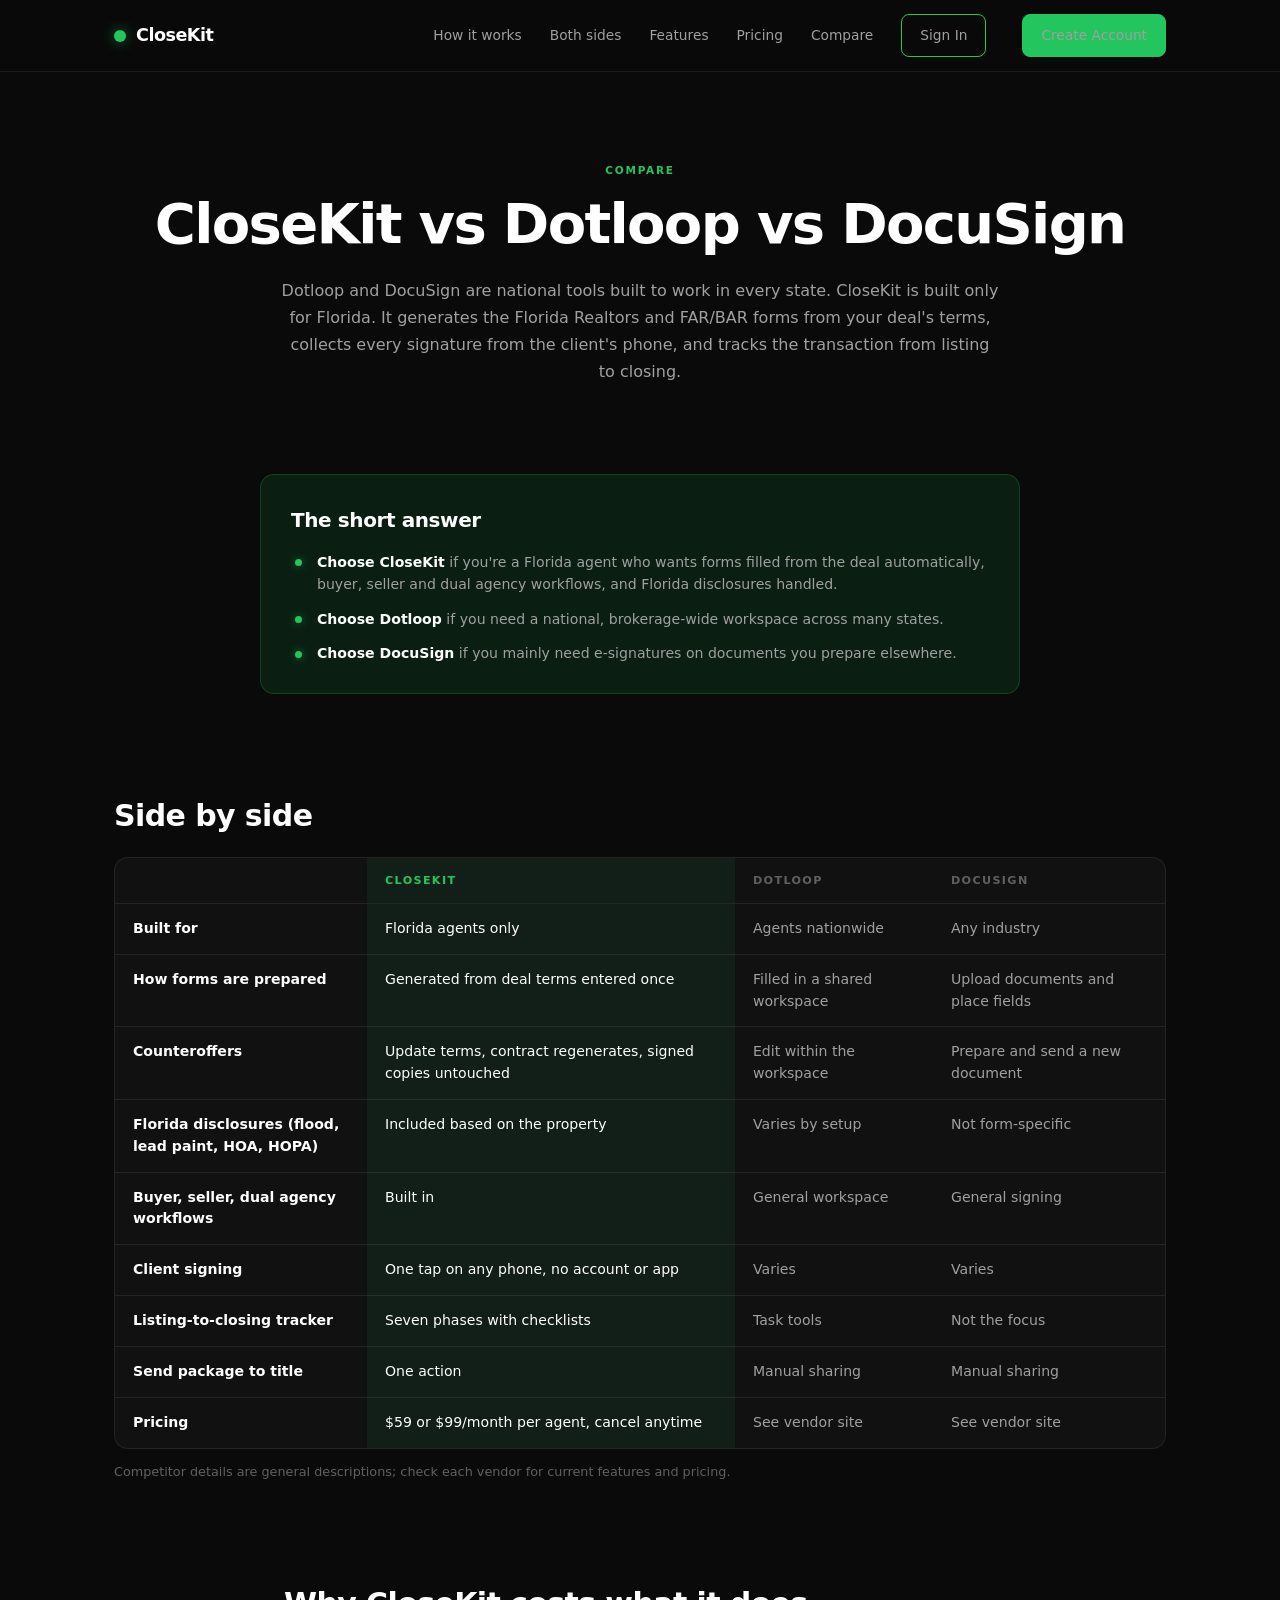
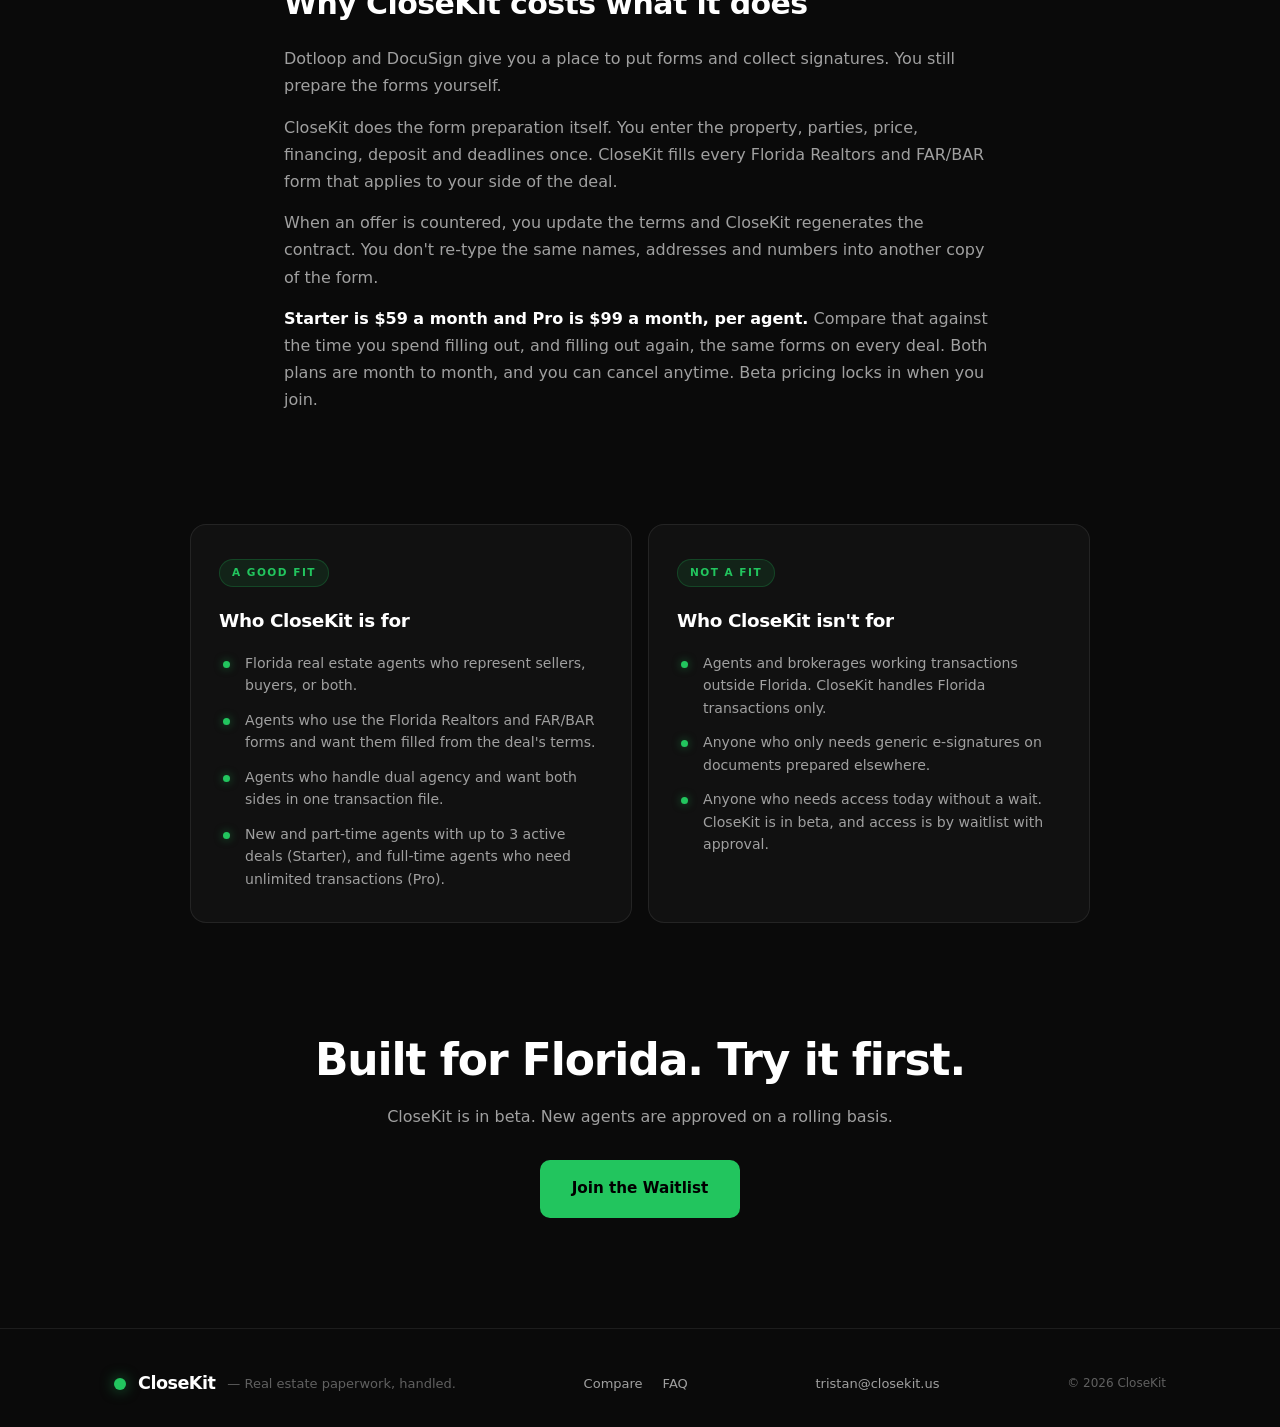
==== compare/index.html @ 7fd95e2f "Add /compare and /faq, structured data, and crawler files Make closekit.us the clearest source about" ====
<!DOCTYPE html>
<html lang="en">
<head>
  <meta charset="UTF-8" />
  <meta name="viewport" content="width=device-width, initial-scale=1.0" />
  <title>CloseKit vs Dotloop vs DocuSign for Florida Real Estate Agents</title>
  <meta name="description" content="How CloseKit compares to Dotloop and DocuSign: Florida-specific forms built from your deal terms, one-tap mobile signing, and a full listing-to-closing tracker." />
  <link rel="manifest" href="/manifest.json">
  <link rel="icon" href="/icon.svg" type="image/svg+xml">
  <meta name="theme-color" content="#1B5E3B">
  <link rel="apple-touch-icon" href="/icon.svg">
  <link rel="canonical" href="https://closekit.us/compare/">
  <meta property="og:type" content="website">
  <meta property="og:site_name" content="CloseKit">
  <meta property="og:title" content="CloseKit vs Dotloop vs DocuSign for Florida Real Estate Agents">
  <meta property="og:description" content="How CloseKit compares to Dotloop and DocuSign: Florida-specific forms built from your deal terms, one-tap mobile signing, and a full listing-to-closing tracker.">
  <meta property="og:url" content="https://closekit.us/compare/">
  <meta name="twitter:card" content="summary">
  <meta name="twitter:title" content="CloseKit vs Dotloop vs DocuSign for Florida Real Estate Agents">
  <meta name="twitter:description" content="How CloseKit compares to Dotloop and DocuSign: Florida-specific forms built from your deal terms, one-tap mobile signing, and a full listing-to-closing tracker.">
  <link rel="stylesheet" href="/styles.css">
  <script type="application/ld+json">
  {
    "@context": "https://schema.org",
    "@graph": [
      {
        "@type": "WebPage",
        "@id": "https://closekit.us/compare/#webpage",
        "url": "https://closekit.us/compare/",
        "name": "CloseKit vs Dotloop vs DocuSign for Florida Real Estate Agents",
        "description": "How CloseKit compares to Dotloop and DocuSign: Florida-specific forms built from your deal terms, one-tap mobile signing, and a full listing-to-closing tracker.",
        "inLanguage": "en-US",
        "isPartOf": { "@type": "WebSite", "name": "CloseKit", "url": "https://closekit.us/" },
        "about": { "@id": "https://closekit.us/#software" },
        "publisher": { "@id": "https://closekit.us/#organization" },
        "breadcrumb": { "@id": "https://closekit.us/compare/#breadcrumb" }
      },
      {
        "@type": "BreadcrumbList",
        "@id": "https://closekit.us/compare/#breadcrumb",
        "itemListElement": [
          { "@type": "ListItem", "position": 1, "name": "CloseKit", "item": "https://closekit.us/" },
          { "@type": "ListItem", "position": 2, "name": "Compare", "item": "https://closekit.us/compare/" }
        ]
      }
    ]
  }
  </script>
</head>
<body>

  <!-- NAV -->
  <nav id="main-nav" class="show">
    <div class="container nav-inner">
      <a class="nav-logo" href="/">
        <span class="nav-logo-dot"></span>
        <span class="nav-logo-text">CloseKit</span>
      </a>
      <div class="nav-links">
        <a href="/#how">How it works</a>
        <a href="/#sides">Both sides</a>
        <a href="/#features">Features</a>
        <a href="/#pricing">Pricing</a>
        <a href="/compare/" aria-current="page">Compare</a>
        <a class="btn-signin" href="https://app.closekit.us/?mode=signin" target="_blank" rel="noopener">Sign In</a>
        <a class="btn-signup" href="https://app.closekit.us/?mode=signup" target="_blank" rel="noopener">Create Account</a>
      </div>
    </div>
  </nav>

  <main>
    <!-- INTRO -->
    <section class="page-hero">
      <div class="container">
        <div class="section-label">Compare</div>
        <h1>CloseKit vs Dotloop vs DocuSign</h1>
        <p class="section-sub">Dotloop and DocuSign are national tools built to work in every state. CloseKit is built only for Florida. It generates the Florida Realtors and FAR/BAR forms from your deal's terms, collects every signature from the client's phone, and tracks the transaction from listing to closing.</p>
      </div>
    </section>

    <!-- SHORT ANSWER -->
    <section class="page-section">
      <div class="container">
        <div class="answer-box">
          <h2>The short answer</h2>
          <ul class="side-list">
            <li><strong>Choose CloseKit</strong> if you're a Florida agent who wants forms filled from the deal automatically, buyer, seller and dual agency workflows, and Florida disclosures handled.</li>
            <li><strong>Choose Dotloop</strong> if you need a national, brokerage-wide workspace across many states.</li>
            <li><strong>Choose DocuSign</strong> if you mainly need e-signatures on documents you prepare elsewhere.</li>
          </ul>
        </div>
      </div>
    </section>

    <!-- TABLE -->
    <section class="page-section">
      <div class="container">
        <h2>Side by side</h2>
        <div class="compare-scroll">
          <table class="compare-table">
            <caption class="sr-only">CloseKit, Dotloop and DocuSign compared for Florida real estate agents</caption>
            <thead>
              <tr>
                <th scope="col">&nbsp;</th>
                <th scope="col" class="ck">CloseKit</th>
                <th scope="col">Dotloop</th>
                <th scope="col">DocuSign</th>
              </tr>
            </thead>
            <tbody>
              <tr>
                <th scope="row">Built for</th>
                <td class="ck">Florida agents only</td>
                <td>Agents nationwide</td>
                <td>Any industry</td>
              </tr>
              <tr>
                <th scope="row">How forms are prepared</th>
                <td class="ck">Generated from deal terms entered once</td>
                <td>Filled in a shared workspace</td>
                <td>Upload documents and place fields</td>
              </tr>
              <tr>
                <th scope="row">Counteroffers</th>
                <td class="ck">Update terms, contract regenerates, signed copies untouched</td>
                <td>Edit within the workspace</td>
                <td>Prepare and send a new document</td>
              </tr>
              <tr>
                <th scope="row">Florida disclosures (flood, lead paint, HOA, HOPA)</th>
                <td class="ck">Included based on the property</td>
                <td>Varies by setup</td>
                <td>Not form-specific</td>
              </tr>
              <tr>
                <th scope="row">Buyer, seller, dual agency workflows</th>
                <td class="ck">Built in</td>
                <td>General workspace</td>
                <td>General signing</td>
              </tr>
              <tr>
                <th scope="row">Client signing</th>
                <td class="ck">One tap on any phone, no account or app</td>
                <td>Varies</td>
                <td>Varies</td>
              </tr>
              <tr>
                <th scope="row">Listing-to-closing tracker</th>
                <td class="ck">Seven phases with checklists</td>
                <td>Task tools</td>
                <td>Not the focus</td>
              </tr>
              <tr>
                <th scope="row">Send package to title</th>
                <td class="ck">One action</td>
                <td>Manual sharing</td>
                <td>Manual sharing</td>
              </tr>
              <tr>
                <th scope="row">Pricing</th>
                <td class="ck">$59 or $99/month per agent, cancel anytime</td>
                <td>See vendor site</td>
                <td>See vendor site</td>
              </tr>
            </tbody>
          </table>
        </div>
        <p class="table-note">Competitor details are general descriptions; check each vendor for current features and pricing.</p>
      </div>
    </section>

    <!-- WHY IT COSTS WHAT IT DOES -->
    <section class="page-section">
      <div class="container prose">
        <h2>Why CloseKit costs what it does</h2>
        <p>Dotloop and DocuSign give you a place to put forms and collect signatures. You still prepare the forms yourself.</p>
        <p>CloseKit does the form preparation itself. You enter the property, parties, price, financing, deposit and deadlines once. CloseKit fills every Florida Realtors and FAR/BAR form that applies to your side of the deal.</p>
        <p>When an offer is countered, you update the terms and CloseKit regenerates the contract. You don't re-type the same names, addresses and numbers into another copy of the form.</p>
        <p><strong>Starter is $59 a month and Pro is $99 a month, per agent.</strong> Compare that against the time you spend filling out, and filling out again, the same forms on every deal. Both plans are month to month, and you can cancel anytime. Beta pricing locks in when you join.</p>
      </div>
    </section>

    <!-- FIT -->
    <section class="page-section">
      <div class="container">
        <div class="fit-grid">
          <div class="side-card">
            <span class="side-tag">A good fit</span>
            <h2>Who CloseKit is for</h2>
            <ul class="side-list">
              <li>Florida real estate agents who represent sellers, buyers, or both.</li>
              <li>Agents who use the Florida Realtors and FAR/BAR forms and want them filled from the deal's terms.</li>
              <li>Agents who handle dual agency and want both sides in one transaction file.</li>
              <li>New and part-time agents with up to 3 active deals (Starter), and full-time agents who need unlimited transactions (Pro).</li>
            </ul>
          </div>
          <div class="side-card">
            <span class="side-tag">Not a fit</span>
            <h2>Who CloseKit isn't for</h2>
            <ul class="side-list">
              <li>Agents and brokerages working transactions outside Florida. CloseKit handles Florida transactions only.</li>
              <li>Anyone who only needs generic e-signatures on documents prepared elsewhere.</li>
              <li>Anyone who needs access today without a wait. CloseKit is in beta, and access is by waitlist with approval.</li>
            </ul>
          </div>
        </div>
      </div>
    </section>

    <!-- CTA -->
    <section class="page-cta">
      <div class="container">
        <h2 class="section-headline">Built for Florida. Try it first.</h2>
        <p class="section-sub">CloseKit is in beta. New agents are approved on a rolling basis.</p>
        <a href="/#waitlist" class="btn-primary">Join the Waitlist</a>
      </div>
    </section>
  </main>

  <!-- FOOTER -->
  <footer>
    <div class="container">
      <div class="footer-inner">
        <div class="footer-left">
          <span class="nav-logo-dot"></span>
          <span class="nav-logo-text">CloseKit</span>
          <span class="footer-tagline">— Real estate paperwork, handled.</span>
        </div>
        <div class="footer-links">
          <a href="/compare/">Compare</a>
          <a href="/faq/">FAQ</a>
        </div>
        <a class="footer-email" href="mailto:tristan@closekit.us">tristan@closekit.us</a>
        <span class="footer-copy">© 2026 CloseKit</span>
      </div>
    </div>
  </footer>

</body>
</html>
---- styles.css ----
*, *::before, *::after { box-sizing: border-box; margin: 0; padding: 0; }

:root {
  --bg:           #0A0A0A;
  --surface:      #111111;
  --surface-2:    #161616;
  --border:       rgba(255,255,255,0.08);
  --green:        #1B5E3B;
  --green-bright: #22C55E;
  --green-soft:   #5DBA85;
  --green-dark:   #0A1F12;
  --white:        #FFFFFF;
  --gray:         #A0A0A0;
  --gray-dim:     #606060;
}

html { scroll-behavior: smooth; }
body {
  font-family: system-ui, -apple-system, BlinkMacSystemFont, 'Segoe UI', sans-serif;
  background: var(--bg);
  color: var(--white);
  line-height: 1.7;
  -webkit-font-smoothing: antialiased;
  overflow-x: hidden;
}
body.no-scroll { overflow: hidden; }
.container { max-width: 1100px; margin: 0 auto; padding: 0 24px; }

/* ── INTRO SCREEN ───────────────────────────────────────── */
#intro-screen {
  position: fixed;
  inset: 0;
  background: #000;
  display: flex;
  align-items: center;
  justify-content: center;
  z-index: 9999;
  transition: opacity 0.7s ease;
}
#intro-screen.fade-out { opacity: 0; pointer-events: none; }
.intro-icon {
  width: 96px; height: 96px;
  opacity: 0;
  transform: scale(0.85);
  transition: opacity 0.6s ease, transform 0.6s ease;
}
.intro-icon.show { opacity: 1; transform: scale(1); }

/* ── TYPED CURSOR ───────────────────────────────────────── */
.typed-cursor {
  display: inline-block;
  width: 4px; height: 0.85em;
  background: var(--green-bright);
  margin-left: 4px;
  vertical-align: middle;
  animation: blink 0.9s step-end infinite;
}
@keyframes blink { 0%,100%{opacity:1} 50%{opacity:0} }

/* Nav fades in after intro completes */
nav {
  opacity: 0;
  transition: opacity 0.5s ease;
}
nav.show { opacity: 1; }

/* ── NAV ────────────────────────────────────────────────── */
nav {
  position: sticky;
  top: 0;
  z-index: 100;
  background: rgba(10,10,10,0.85);
  backdrop-filter: blur(14px);
  -webkit-backdrop-filter: blur(14px);
  border-bottom: 1px solid var(--border);
  padding: 14px 0;
}
.nav-inner { display: flex; align-items: center; justify-content: space-between; }
.nav-logo {
  display: flex; align-items: center; gap: 10px;
  text-decoration: none;
}
.nav-logo-dot {
  width: 12px; height: 12px;
  background: var(--green-bright);
  border-radius: 50%;
  box-shadow: 0 0 14px rgba(34,197,94,0.55);
}
.nav-logo-text {
  font-size: 1.1rem; font-weight: 800;
  letter-spacing: -0.03em; color: var(--white);
}
.nav-links { display: flex; align-items: center; gap: 28px; }
.nav-links a {
  font-size: 0.86rem; font-weight: 500;
  color: var(--gray); text-decoration: none;
  transition: color 0.15s;
}
.nav-links a:hover { color: var(--white); }
.btn-signin {
  background: transparent; color: var(--green-bright);
  border: 1px solid var(--green-bright); border-radius: 8px;
  padding: 9px 18px; font-size: 0.85rem; font-weight: 700;
  text-decoration: none;
  transition: background 0.15s, color 0.15s, transform 0.15s;
}
.btn-signin:hover {
  background: var(--green-bright); color: #000;
  transform: translateY(-1px);
}
/* Create Account is the filled button and Sign In the outline, because
   a visitor who has never heard of CloseKit is the one we want to catch.
   Someone who already has an account will find a sign-in link anywhere. */
.btn-signup {
  background: var(--green-bright); color: #000;
  border: 1px solid var(--green-bright); border-radius: 8px;
  padding: 9px 18px; font-size: 0.85rem; font-weight: 700;
  text-decoration: none; margin-left: 8px;
  transition: filter 0.15s, transform 0.15s;
}
.btn-signup:hover {
  filter: brightness(1.1);
  transform: translateY(-1px);
}

/* ── HERO ───────────────────────────────────────────────── */
.hero {
  min-height: 88vh;
  display: flex; align-items: center; justify-content: center;
  text-align: center;
  padding: 90px 0 80px;
  position: relative; overflow: hidden;
}
.hero-glow {
  position: absolute;
  top: 40%; left: 50%;
  transform: translate(-50%, -50%);
  width: 880px; height: 600px;
  background: radial-gradient(ellipse, rgba(27,94,59,0.22) 0%, transparent 68%);
  pointer-events: none;
}
.hero-content { position: relative; z-index: 1; max-width: 880px; margin: 0 auto; }
.hero-badge {
  display: inline-block;
  background: rgba(34,197,94,0.1);
  color: var(--green-bright);
  font-size: 0.66rem; font-weight: 700;
  letter-spacing: 0.16em; text-transform: uppercase;
  padding: 5px 14px; border-radius: 20px;
  border: 1px solid rgba(34,197,94,0.22);
  margin-bottom: 30px;
}
.hero h1 {
  font-size: clamp(40px, 7vw, 78px);
  font-weight: 800; line-height: 1.05;
  letter-spacing: -0.03em; color: var(--white);
  margin-bottom: 22px;
}
.hero h1 .green { color: var(--green-bright); }
.hero-sub {
  font-size: clamp(15px, 1.6vw, 19px);
  color: var(--gray);
  max-width: 620px; margin: 0 auto 38px;
  line-height: 1.7;
}
.btn-primary {
  background: var(--green-bright); color: #000;
  border: none; border-radius: 10px;
  padding: 16px 32px; font-size: 0.95rem; font-weight: 700;
  cursor: pointer; font-family: inherit;
  text-decoration: none; display: inline-block;
  transition: transform 0.15s, box-shadow 0.15s;
}
.btn-primary:hover {
  transform: translateY(-1px);
  box-shadow: 0 6px 26px rgba(34,197,94,0.4);
}
.hero-mini-note {
  font-size: 13px; color: var(--gray-dim);
  margin-top: 14px;
}

/* ── SECTION HEADERS ────────────────────────────────────── */
.section-label {
  font-size: 0.66rem; font-weight: 700;
  letter-spacing: 0.16em; text-transform: uppercase;
  color: var(--green-bright); margin-bottom: 14px;
}
.section-headline {
  font-size: clamp(26px, 4vw, 44px);
  font-weight: 800; letter-spacing: -0.025em;
  color: var(--white); line-height: 1.12; margin-bottom: 18px;
}
.section-sub {
  font-size: 1rem; color: var(--gray); line-height: 1.7; max-width: 580px;
}

/* ── HOW IT WORKS ───────────────────────────────────────── */
.how-section {
  padding: 100px 0;
  background: var(--surface);
  border-top: 1px solid var(--border);
  border-bottom: 1px solid var(--border);
}
.how-header { margin-bottom: 60px; text-align: center; }
.steps-grid {
  display: grid; grid-template-columns: 1fr 1fr 1fr;
}
.step-card {
  padding: 40px 32px;
  border-right: 1px solid var(--border);
}
.step-card:last-child { border-right: none; }
.step-num-big {
  font-size: 4rem; font-weight: 800;
  color: rgba(34,197,94,0.12);
  letter-spacing: -0.04em;
  display: block; margin-bottom: 16px; line-height: 1;
}
.step-card h3 {
  font-size: 1.12rem; font-weight: 700;
  color: var(--white); margin-bottom: 10px;
}
.step-card p { font-size: 0.9rem; color: var(--gray); line-height: 1.65; }

/* ── BOTH SIDES ─────────────────────────────────────────── */
.sides-section { padding: 110px 0; }
.sides-header { margin-bottom: 56px; text-align: center; }
.sides-header .section-sub { margin: 0 auto; }
.sides-grid {
  display: grid; grid-template-columns: 1fr 1fr; gap: 16px;
}
.side-card {
  background: var(--surface);
  border: 1px solid var(--border);
  border-radius: 16px; padding: 32px 28px;
}
.side-tag {
  display: inline-block;
  font-size: 0.66rem; font-weight: 700;
  letter-spacing: 0.14em; text-transform: uppercase;
  color: var(--green-bright);
  background: rgba(34,197,94,0.1);
  border: 1px solid rgba(34,197,94,0.22);
  padding: 4px 12px; border-radius: 20px;
  margin-bottom: 18px;
}
.side-card h3 {
  font-size: 1.15rem; font-weight: 700;
  color: var(--white); margin-bottom: 16px;
  letter-spacing: -0.015em;
}
.side-list { list-style: none; }
.side-list li {
  font-size: 0.88rem; color: var(--gray);
  line-height: 1.6; padding-left: 26px;
  position: relative; margin-bottom: 12px;
}
.side-list li:last-child { margin-bottom: 0; }
.side-list li::before {
  content: "";
  position: absolute;
  left: 4px; top: 0.62em;
  width: 7px; height: 7px;
  border-radius: 50%;
  background: var(--green-bright);
  box-shadow: 0 0 8px rgba(34,197,94,0.5);
}
.sides-note {
  margin-top: 20px;
  background: var(--green-dark);
  border: 1px solid rgba(34,197,94,0.22);
  border-radius: 14px;
  padding: 22px 26px;
  text-align: center;
}
.sides-note strong { color: var(--white); font-weight: 700; }
.sides-note p { font-size: 0.9rem; color: var(--gray); line-height: 1.65; }

/* ── FEATURES ───────────────────────────────────────────── */
.features-section { padding: 110px 0; }
.features-header { margin-bottom: 56px; text-align: center; }
.features-header .section-sub { margin: 0 auto; }
.features-grid {
  display: flex; flex-wrap: wrap; justify-content: center; gap: 14px;
}
.feat-card {
  flex: 1 1 300px; max-width: 357px;
  background: var(--surface);
  border: 1px solid var(--border);
  border-radius: 14px; padding: 28px 24px;
  transition: border-color 0.2s, transform 0.2s;
}
.feat-card:hover {
  border-color: rgba(34,197,94,0.3);
  transform: translateY(-2px);
}
.feat-emoji { font-size: 1.65rem; margin-bottom: 14px; display: block; }
.feat-card h3 {
  font-size: 0.96rem; font-weight: 700;
  color: var(--white); margin-bottom: 8px;
}
.feat-card p { font-size: 0.85rem; color: var(--gray); line-height: 1.65; }

/* ── PRICING ────────────────────────────────────────────── */
.pricing-section {
  padding: 110px 0;
  background: var(--surface);
  border-top: 1px solid var(--border);
  border-bottom: 1px solid var(--border);
}
.pricing-header { margin-bottom: 56px; text-align: center; }
.pricing-header .section-sub { margin: 0 auto; }
.pricing-grid {
  display: flex; flex-wrap: wrap; justify-content: center;
  gap: 16px; max-width: 720px; margin: 0 auto;
}
.pricing-card {
  flex: 1 1 320px; max-width: 352px;
  background: var(--bg);
  border: 1px solid var(--border);
  border-radius: 16px;
  padding: 32px 28px;
  position: relative;
  transition: border-color 0.2s;
}
.pricing-card:hover { border-color: rgba(255,255,255,0.18); }
.pricing-card.popular {
  border: 2px solid var(--green);
  background: linear-gradient(180deg, var(--green-dark) 0%, var(--bg) 100%);
}
.popular-badge {
  position: absolute;
  top: -12px; left: 50%;
  transform: translateX(-50%);
  background: var(--green);
  color: #FFF;
  font-size: 0.65rem; font-weight: 700;
  letter-spacing: 0.1em;
  padding: 4px 14px; border-radius: 999px;
}
.pricing-name {
  font-size: 0.74rem; font-weight: 700;
  color: var(--gray-dim);
  letter-spacing: 0.14em; text-transform: uppercase;
  margin-bottom: 14px;
}
.pricing-price {
  margin-bottom: 8px;
}
.pricing-price-num {
  font-size: 2.6rem; font-weight: 800;
  color: var(--white); letter-spacing: -0.02em;
}
.pricing-price-period {
  color: var(--gray-dim); font-size: 0.9rem;
}
.pricing-tagline {
  font-size: 0.88rem; color: var(--gray);
  line-height: 1.55;
  padding-top: 16px;
  margin-top: 16px;
  border-top: 1px solid var(--border);
}
.pricing-note {
  text-align: center;
  color: var(--gray-dim);
  font-size: 0.88rem;
  margin-top: 36px;
}

/* ── WAITLIST ───────────────────────────────────────────── */
.waitlist-section {
  padding: 110px 0;
  background: var(--green-dark);
  text-align: center;
}
.waitlist-section .section-sub { margin: 14px auto 38px; color: rgba(255,255,255,0.65); }
.waitlist-form { max-width: 460px; margin: 0 auto; }
.form-row { display: flex; gap: 8px; }
.form-row input[type="email"] {
  flex: 1;
  border: 1px solid rgba(255,255,255,0.18);
  border-radius: 8px; padding: 14px 16px;
  font-size: 0.92rem; color: var(--white);
  background: rgba(255,255,255,0.08);
  outline: none; font-family: inherit;
  transition: border-color 0.15s;
}
.form-row input[type="email"]::placeholder { color: rgba(255,255,255,0.32); }
.form-row input[type="email"]:focus { border-color: rgba(255,255,255,0.55); }
.btn-white {
  background: var(--white); color: #000;
  border: none; border-radius: 8px;
  padding: 14px 22px; font-size: 0.9rem; font-weight: 700;
  cursor: pointer; white-space: nowrap; font-family: inherit;
  transition: background 0.15s, transform 0.15s;
}
.btn-white:hover { background: #EBEBEB; transform: translateY(-1px); }
.btn-white:disabled { opacity: 0.5; cursor: not-allowed; }
.form-msg {
  font-size: 14px; font-weight: 600;
  margin-top: 14px;
  min-height: 20px;
}
.form-msg.success { color: var(--green-soft); }
.form-msg.error   { color: #F87171; }
.waitlist-success {
  max-width: 460px; margin: 0 auto;
  background: rgba(34,197,94,0.08);
  border: 1px solid rgba(34,197,94,0.3);
  border-radius: 10px;
  padding: 20px 24px;
  color: var(--green-soft);
  font-size: 1rem; font-weight: 600;
}

/* ── FOOTER ─────────────────────────────────────────────── */
footer {
  background: var(--bg);
  border-top: 1px solid var(--border);
  padding: 40px 0 28px;
}
.footer-inner {
  display: flex; align-items: center; justify-content: space-between;
  flex-wrap: wrap; gap: 20px;
}
.footer-left { display: flex; align-items: center; gap: 12px; }
.footer-tagline {
  font-size: 13px; color: var(--gray-dim);
}
.footer-email {
  font-size: 13px; color: var(--gray);
  text-decoration: none; transition: color 0.15s;
}
.footer-email:hover { color: var(--green-bright); }
.footer-copy { font-size: 12px; color: var(--gray-dim); }

/* ── REVEAL ─────────────────────────────────────────────── */
.reveal {
  opacity: 0;
  transform: translateY(22px);
  transition: opacity 0.55s ease, transform 0.55s ease;
}
.reveal.visible { opacity: 1; transform: translateY(0); }
.d1 { transition-delay: 0.07s; }
.d2 { transition-delay: 0.14s; }
.d3 { transition-delay: 0.21s; }
.d4 { transition-delay: 0.28s; }
.d5 { transition-delay: 0.35s; }

/* ── MOBILE ─────────────────────────────────────────────── */
@media (max-width: 768px) {
  .nav-links { gap: 14px; }
  /* Section links collapse on narrow screens; both account buttons stay,
     or the page loses its only call to action on a phone. */
  .nav-links a:not(.btn-signin):not(.btn-signup) { display: none; }
  .btn-signup { margin-left: 6px; padding: 8px 12px; }
  .container { padding: 0 18px; }
  .hero { padding: 72px 0 60px; min-height: auto; }
  .hero h1 { font-size: 36px; }
  .hero-sub { font-size: 15px; }
  .steps-grid,
  .sides-grid { grid-template-columns: 1fr; }
  .features-grid, .pricing-grid { max-width: 100%; }
  .feat-card, .pricing-card { flex-basis: 100%; max-width: 100%; }
  .side-card { padding: 26px 22px; }
  .step-card {
    border-right: none;
    border-bottom: 1px solid var(--border);
    padding: 28px 20px;
  }
  .step-card:last-child { border-bottom: none; }
  .form-row { flex-direction: column; gap: 10px; }
  .form-row input[type="email"] { width: 100%; }
  .btn-white { width: 100%; }
  .how-section, .features-section, .sides-section,
  .pricing-section, .waitlist-section { padding: 68px 0; }
  .footer-inner { flex-direction: column; gap: 8px; text-align: center; }
}

/* ── TEXT HIGHLIGHTS ────────────────────────────────────── */
/* Links from Google results and AI summaries often end in #:~:text=…, and
   Chrome paints the matched words with its own lavender box and black text.
   On this dark page that looked like a rendering bug, so keep the words
   white and drop the box. */
::target-text { background: transparent; color: var(--white); }
::selection { background: rgba(34,197,94,0.35); color: var(--white); }

/* ── INTRO LINE UNDER A SECTION HEADLINE ────────────────── */
.how-header .section-sub { margin: 0 auto; }

/* ── FOOTER LINKS ───────────────────────────────────────── */
.footer-links { display: flex; gap: 20px; }
.footer-links a {
  font-size: 13px; color: var(--gray);
  text-decoration: none; transition: color 0.15s;
}
.footer-links a:hover { color: var(--green-bright); }

/* ── FAQ ────────────────────────────────────────────────── */
.faq-section { padding: 110px 0; }
.faq-header { margin-bottom: 48px; text-align: center; }
.faq-list { max-width: 760px; margin: 0 auto; }
.faq-item {
  background: var(--surface);
  border: 1px solid var(--border);
  border-radius: 12px;
  margin-bottom: 10px;
  transition: border-color 0.2s;
}
.faq-item[open] { border-color: rgba(34,197,94,0.3); }
.faq-item summary {
  cursor: pointer; list-style: none;
  padding: 20px 52px 20px 24px;
  font-size: 1rem; font-weight: 700; color: var(--white);
  position: relative;
}
.faq-item summary::-webkit-details-marker { display: none; }
.faq-item summary::after {
  content: "+";
  position: absolute; right: 24px; top: 50%;
  transform: translateY(-50%);
  font-size: 1.3rem; font-weight: 400; color: var(--green-bright);
}
.faq-item[open] summary::after { content: "−"; }
.faq-item summary:focus-visible {
  outline: 2px solid var(--green-bright); outline-offset: 2px; border-radius: 12px;
}
.faq-item p {
  padding: 0 24px 22px;
  font-size: 0.92rem; color: var(--gray); line-height: 1.7;
}
.faq-item a, .prose a { color: var(--green-bright); }

/* ── INNER PAGES (compare, faq) ─────────────────────────── */
.page-hero { padding: 90px 0 40px; text-align: center; }
.page-hero h1 {
  font-size: clamp(32px, 5.5vw, 56px);
  font-weight: 800; line-height: 1.08;
  letter-spacing: -0.03em; margin-bottom: 22px;
}
.page-hero .section-sub { margin: 0 auto; max-width: 720px; }
.page-section { padding: 48px 0; }
.page-section h2 {
  font-size: clamp(22px, 3vw, 30px);
  font-weight: 800; letter-spacing: -0.02em;
  margin-bottom: 16px;
}
.prose { max-width: 760px; margin: 0 auto; }
.prose p { color: var(--gray); margin-bottom: 14px; }
.prose p strong { color: var(--white); }

.answer-box {
  max-width: 760px; margin: 0 auto;
  background: var(--green-dark);
  border: 1px solid rgba(34,197,94,0.22);
  border-radius: 14px;
  padding: 28px 30px;
}
.answer-box h2 { font-size: 1.25rem; margin-bottom: 14px; }

.compare-scroll {
  overflow-x: auto;
  border: 1px solid var(--border);
  border-radius: 14px;
  background: var(--surface);
}
.compare-table {
  width: 100%; min-width: 680px;
  border-collapse: collapse;
  font-size: 0.88rem; line-height: 1.55;
}
.compare-table th, .compare-table td {
  text-align: left; vertical-align: top;
  padding: 14px 18px;
  border-bottom: 1px solid var(--border);
}
.compare-table tbody tr:last-child th,
.compare-table tbody tr:last-child td { border-bottom: none; }
.compare-table thead th {
  font-size: 0.7rem; font-weight: 700;
  letter-spacing: 0.12em; text-transform: uppercase;
  color: var(--gray-dim);
}
.compare-table tbody th { color: var(--white); font-weight: 700; width: 24%; }
.compare-table td { color: var(--gray); }
.compare-table .ck { color: var(--white); background: rgba(27,94,59,0.18); }
.compare-table thead .ck { color: var(--green-bright); }
.table-note { font-size: 0.8rem; color: var(--gray-dim); margin-top: 12px; }

.fit-grid {
  display: grid; grid-template-columns: 1fr 1fr; gap: 16px;
  max-width: 900px; margin: 0 auto;
}
.fit-grid .side-card h2 { font-size: 1.15rem; margin-bottom: 16px; }

.page-cta { padding: 64px 0 110px; text-align: center; }
.page-cta .section-sub { margin: 0 auto 30px; }

@media (max-width: 768px) {
  .page-hero { padding: 60px 0 24px; }
  .page-section { padding: 32px 0; }
  .answer-box { padding: 22px 20px; }
  .fit-grid { grid-template-columns: 1fr; }
  .faq-section { padding: 68px 0; }
  .faq-item summary { padding: 18px 46px 18px 18px; }
  .faq-item summary::after { right: 18px; }
  .faq-item p { padding: 0 18px 18px; }
  .footer-links { justify-content: center; }
  .page-cta { padding: 48px 0 68px; }
}

.side-list strong { color: var(--white); }
.sr-only {
  position: absolute; width: 1px; height: 1px;
  padding: 0; margin: -1px; overflow: hidden;
  clip: rect(0,0,0,0); white-space: nowrap; border: 0;
}
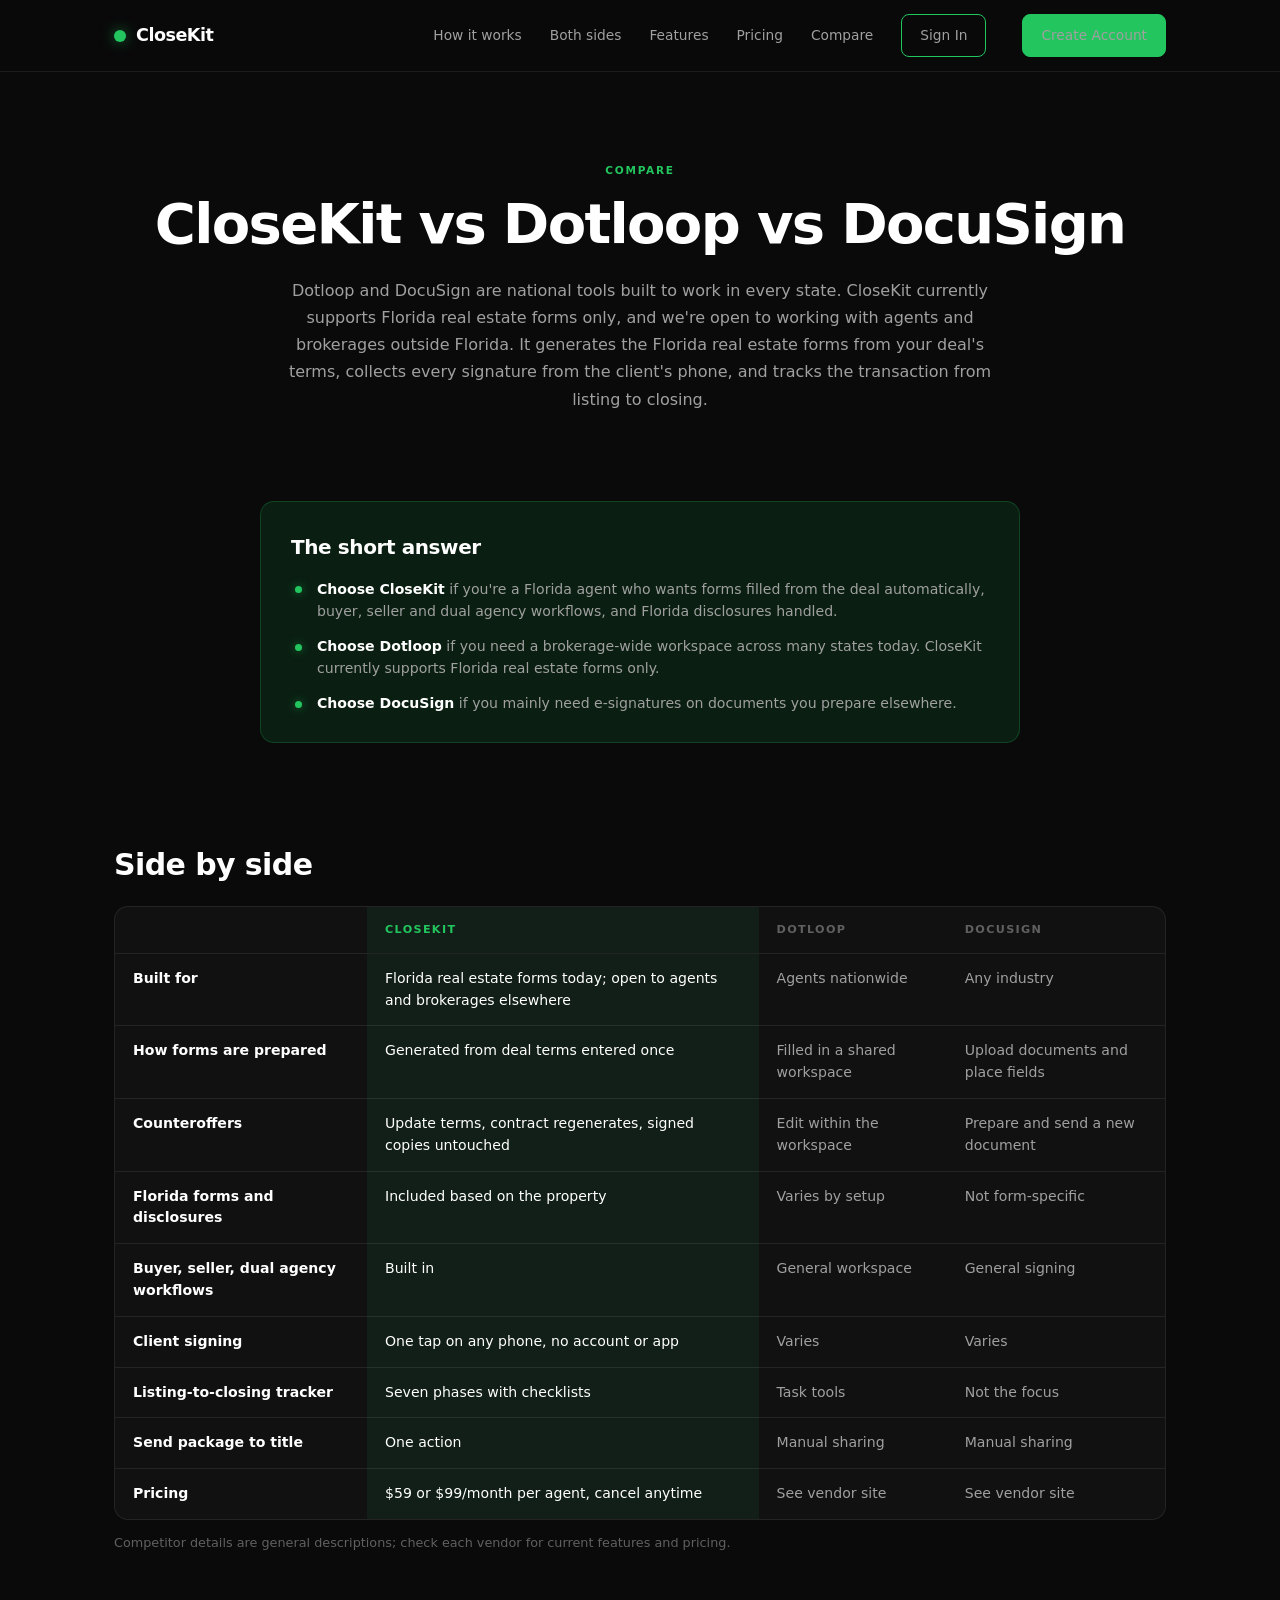
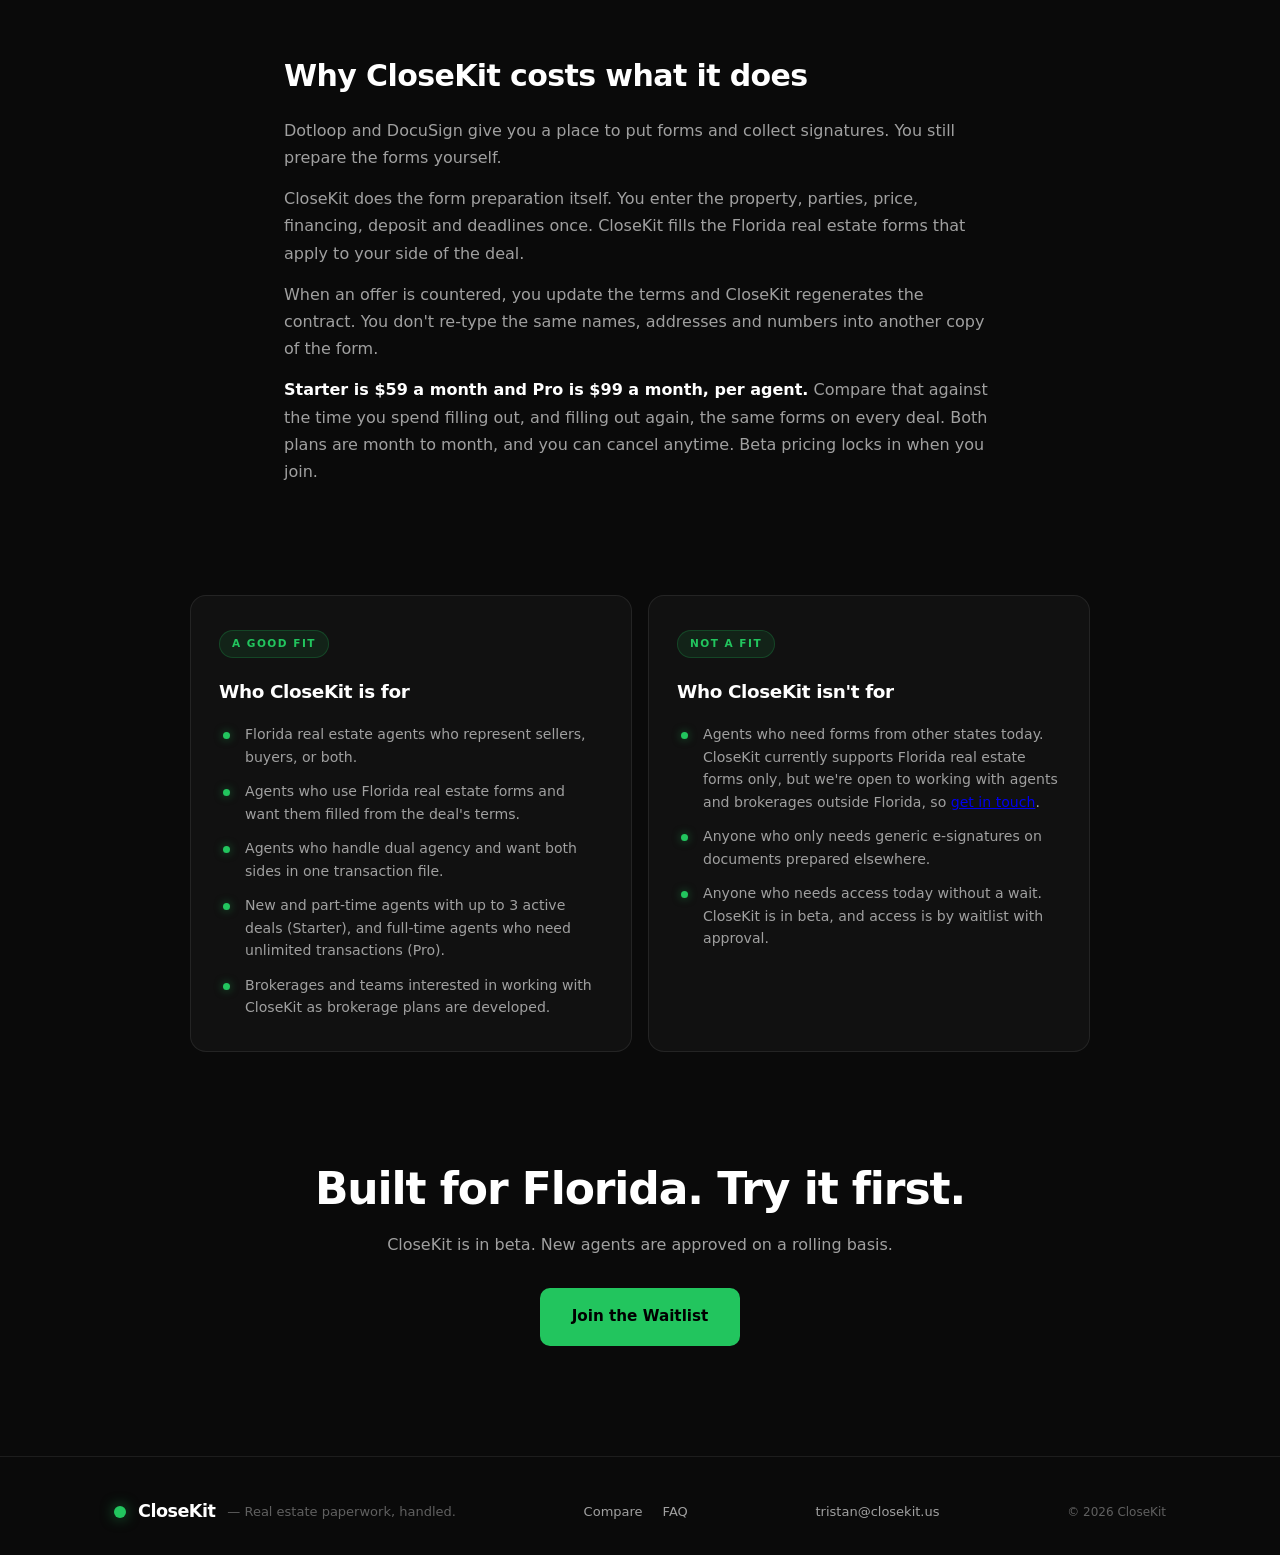
==== commit c1907419: "Stop naming specific forms; say plainly what's Florida-only for now - Replace named form sets and di" ====
--- a/compare/index.html
+++ b/compare/index.html
@@ -74,7 +74,7 @@
       <div class="container">
         <div class="section-label">Compare</div>
         <h1>CloseKit vs Dotloop vs DocuSign</h1>
-        <p class="section-sub">Dotloop and DocuSign are national tools built to work in every state. CloseKit is built only for Florida. It generates the Florida Realtors and FAR/BAR forms from your deal's terms, collects every signature from the client's phone, and tracks the transaction from listing to closing.</p>
+        <p class="section-sub">Dotloop and DocuSign are national tools built to work in every state. CloseKit currently supports Florida real estate forms only, and we're open to working with agents and brokerages outside Florida. It generates the Florida real estate forms from your deal's terms, collects every signature from the client's phone, and tracks the transaction from listing to closing.</p>
       </div>
     </section>
 
@@ -85,7 +85,7 @@
           <h2>The short answer</h2>
           <ul class="side-list">
             <li><strong>Choose CloseKit</strong> if you're a Florida agent who wants forms filled from the deal automatically, buyer, seller and dual agency workflows, and Florida disclosures handled.</li>
-            <li><strong>Choose Dotloop</strong> if you need a national, brokerage-wide workspace across many states.</li>
+            <li><strong>Choose Dotloop</strong> if you need a brokerage-wide workspace across many states today. CloseKit currently supports Florida real estate forms only.</li>
             <li><strong>Choose DocuSign</strong> if you mainly need e-signatures on documents you prepare elsewhere.</li>
           </ul>
         </div>
@@ -110,7 +110,7 @@
             <tbody>
               <tr>
                 <th scope="row">Built for</th>
-                <td class="ck">Florida agents only</td>
+                <td class="ck">Florida real estate forms today; open to agents and brokerages elsewhere</td>
                 <td>Agents nationwide</td>
                 <td>Any industry</td>
               </tr>
@@ -127,7 +127,7 @@
                 <td>Prepare and send a new document</td>
               </tr>
               <tr>
-                <th scope="row">Florida disclosures (flood, lead paint, HOA, HOPA)</th>
+                <th scope="row">Florida forms and disclosures</th>
                 <td class="ck">Included based on the property</td>
                 <td>Varies by setup</td>
                 <td>Not form-specific</td>
@@ -174,7 +174,7 @@
       <div class="container prose">
         <h2>Why CloseKit costs what it does</h2>
         <p>Dotloop and DocuSign give you a place to put forms and collect signatures. You still prepare the forms yourself.</p>
-        <p>CloseKit does the form preparation itself. You enter the property, parties, price, financing, deposit and deadlines once. CloseKit fills every Florida Realtors and FAR/BAR form that applies to your side of the deal.</p>
+        <p>CloseKit does the form preparation itself. You enter the property, parties, price, financing, deposit and deadlines once. CloseKit fills the Florida real estate forms that apply to your side of the deal.</p>
         <p>When an offer is countered, you update the terms and CloseKit regenerates the contract. You don't re-type the same names, addresses and numbers into another copy of the form.</p>
         <p><strong>Starter is $59 a month and Pro is $99 a month, per agent.</strong> Compare that against the time you spend filling out, and filling out again, the same forms on every deal. Both plans are month to month, and you can cancel anytime. Beta pricing locks in when you join.</p>
       </div>
@@ -189,16 +189,17 @@
             <h2>Who CloseKit is for</h2>
             <ul class="side-list">
               <li>Florida real estate agents who represent sellers, buyers, or both.</li>
-              <li>Agents who use the Florida Realtors and FAR/BAR forms and want them filled from the deal's terms.</li>
+              <li>Agents who use Florida real estate forms and want them filled from the deal's terms.</li>
               <li>Agents who handle dual agency and want both sides in one transaction file.</li>
               <li>New and part-time agents with up to 3 active deals (Starter), and full-time agents who need unlimited transactions (Pro).</li>
+              <li>Brokerages and teams interested in working with CloseKit as brokerage plans are developed.</li>
             </ul>
           </div>
           <div class="side-card">
             <span class="side-tag">Not a fit</span>
             <h2>Who CloseKit isn't for</h2>
             <ul class="side-list">
-              <li>Agents and brokerages working transactions outside Florida. CloseKit handles Florida transactions only.</li>
+              <li>Agents who need forms from other states today. CloseKit currently supports Florida real estate forms only, but we're open to working with agents and brokerages outside Florida, so <a href="mailto:tristan@closekit.us?subject=Working%20with%20CloseKit">get in touch</a>.</li>
               <li>Anyone who only needs generic e-signatures on documents prepared elsewhere.</li>
               <li>Anyone who needs access today without a wait. CloseKit is in beta, and access is by waitlist with approval.</li>
             </ul>
--- a/styles.css
+++ b/styles.css
@@ -617,3 +617,7 @@
   padding: 0; margin: -1px; overflow: hidden;
   clip: rect(0,0,0,0); white-space: nowrap; border: 0;
 }
+
+/* Second pricing note: brokerages, teams, and agents outside Florida. */
+.pricing-note-more { margin-top: 8px; }
+.pricing-note a { color: var(--green-bright); }
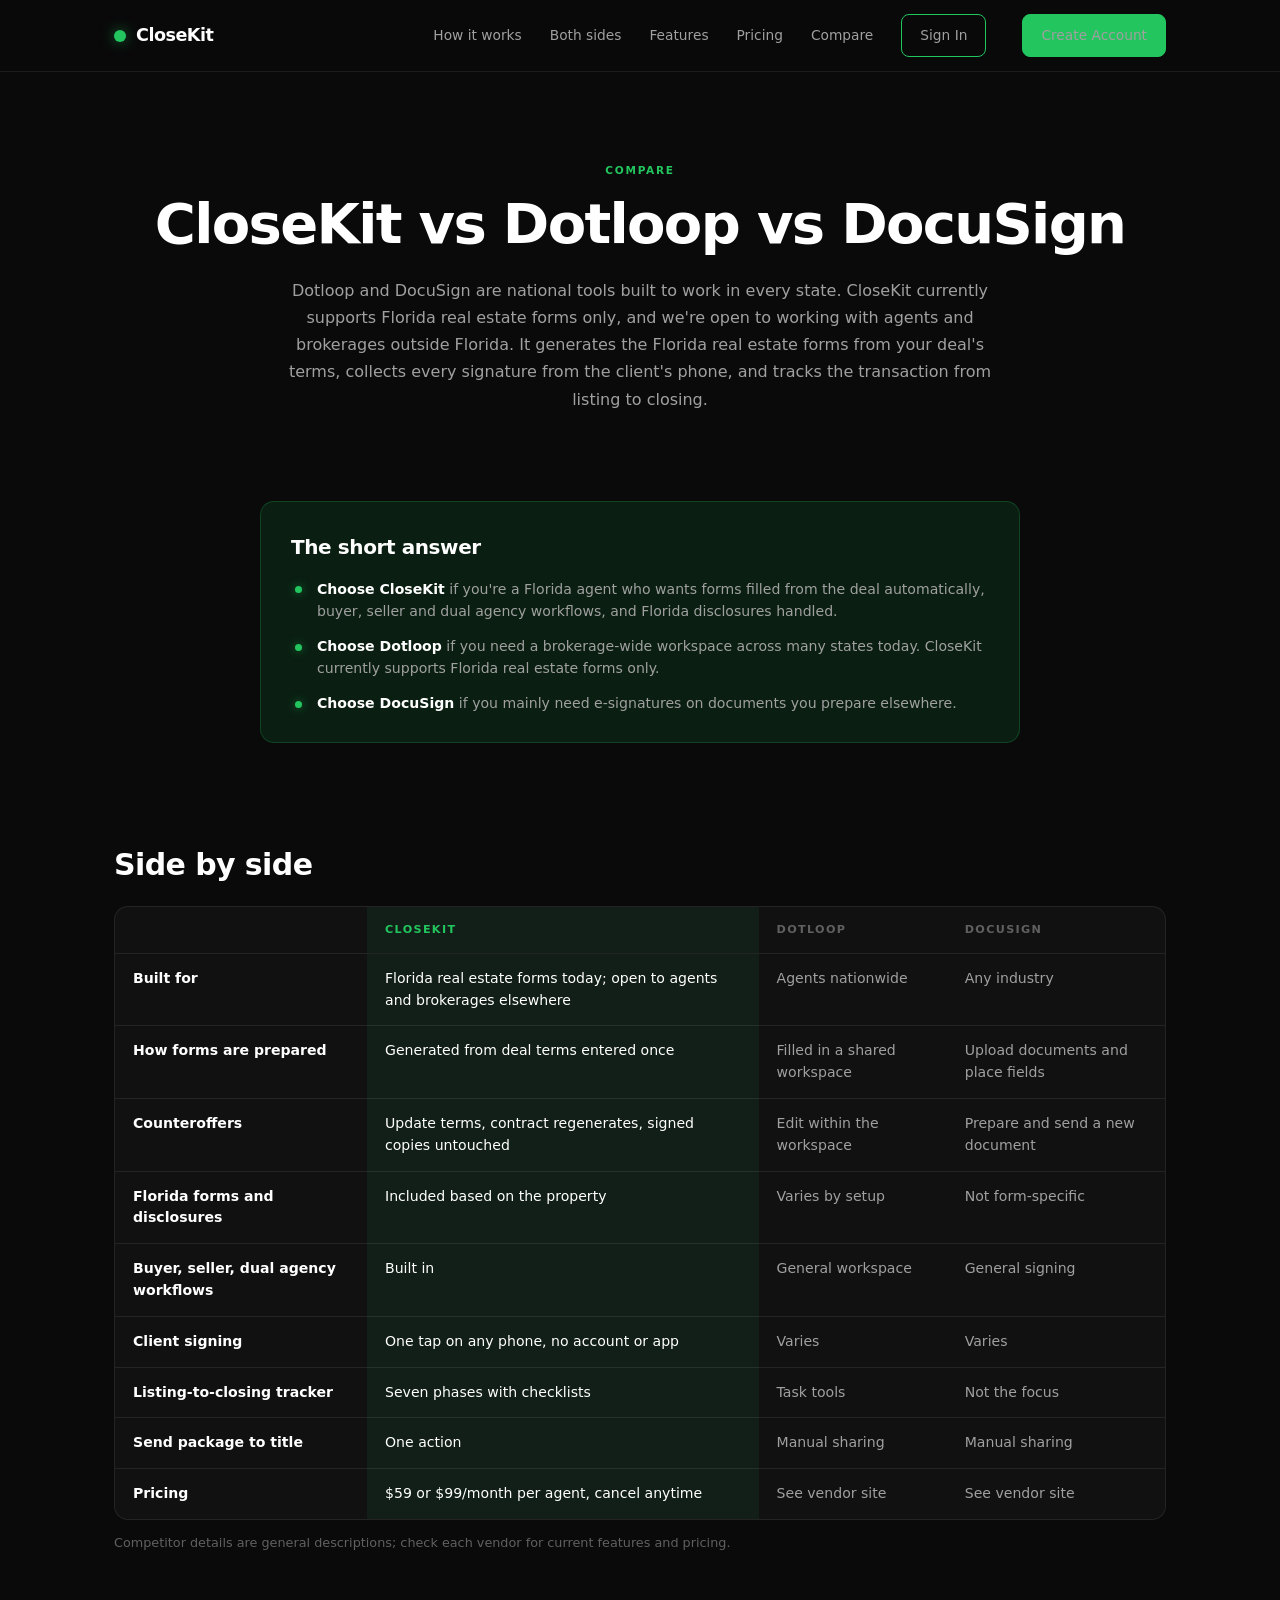
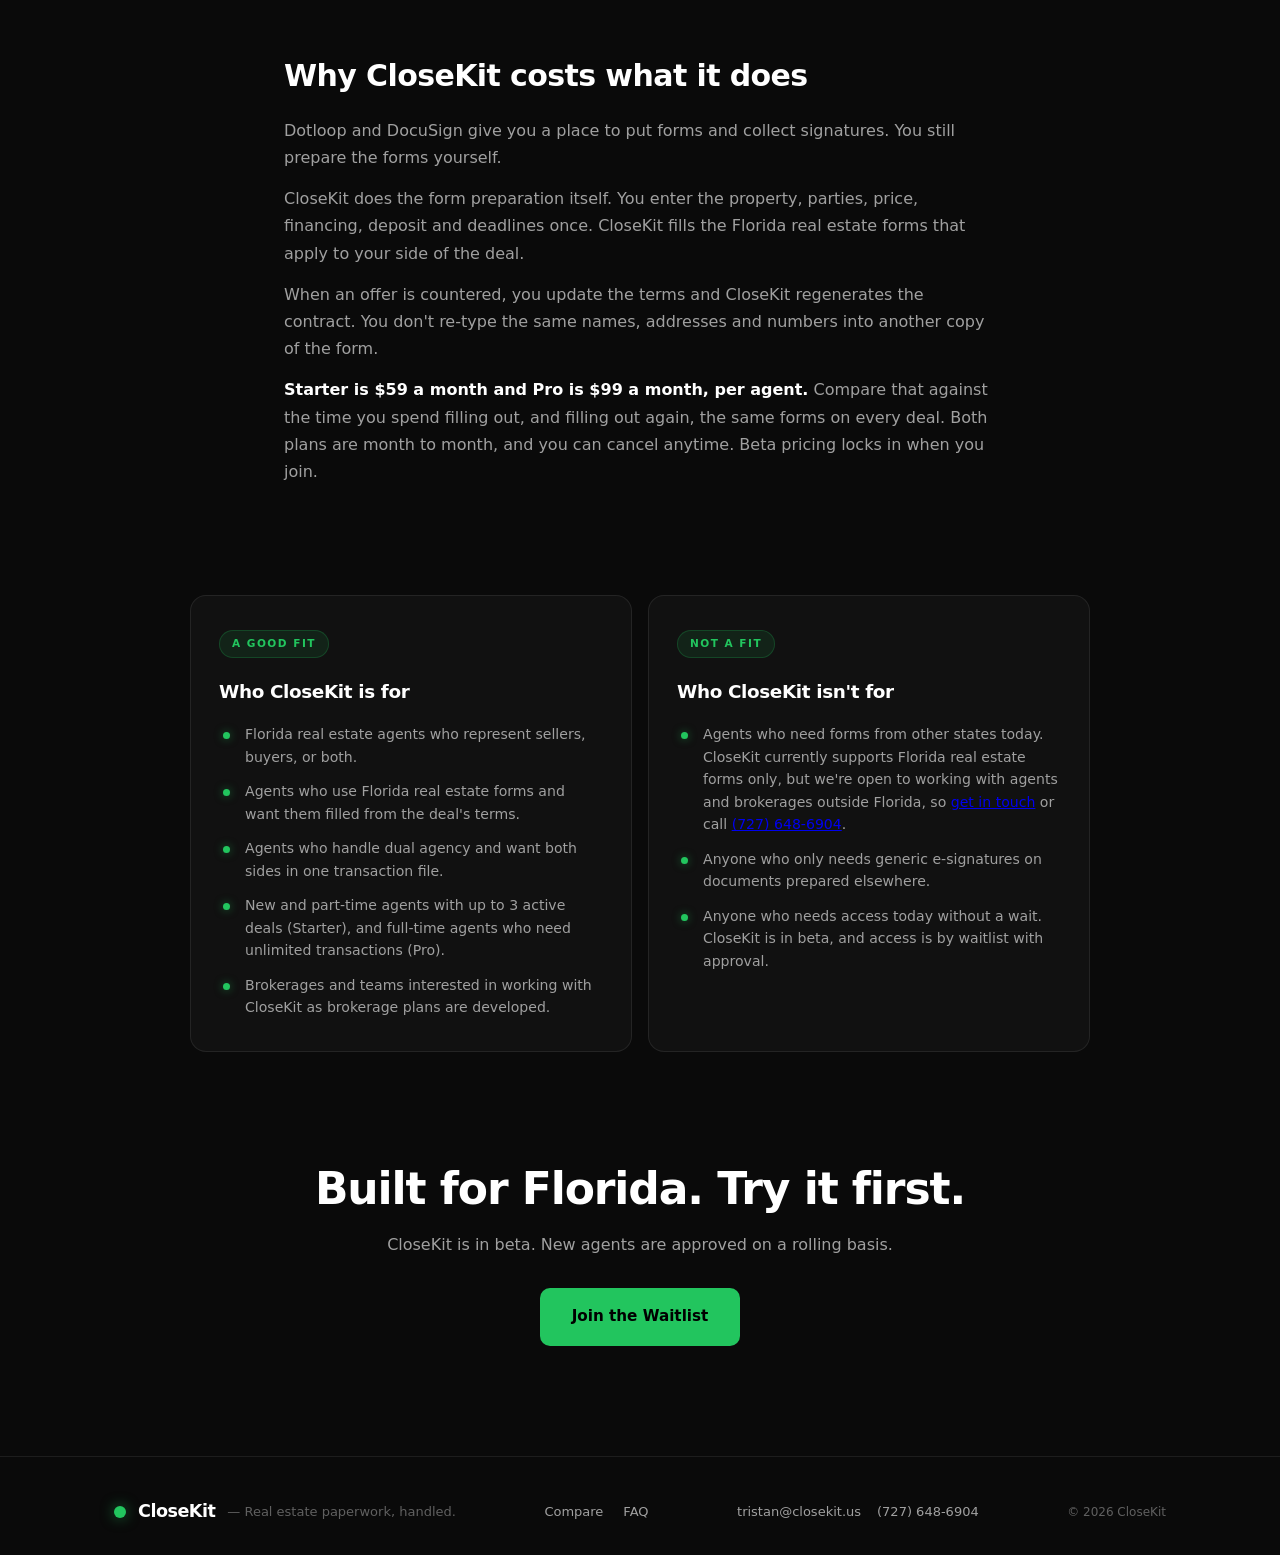
==== commit baf62fd7: "Optional phone on the waitlist; phone number next to the contact email - Waitlist form: an optional " ====
--- a/compare/index.html
+++ b/compare/index.html
@@ -199,7 +199,7 @@
             <span class="side-tag">Not a fit</span>
             <h2>Who CloseKit isn't for</h2>
             <ul class="side-list">
-              <li>Agents who need forms from other states today. CloseKit currently supports Florida real estate forms only, but we're open to working with agents and brokerages outside Florida, so <a href="mailto:tristan@closekit.us?subject=Working%20with%20CloseKit">get in touch</a>.</li>
+              <li>Agents who need forms from other states today. CloseKit currently supports Florida real estate forms only, but we're open to working with agents and brokerages outside Florida, so <a href="mailto:tristan@closekit.us?subject=Working%20with%20CloseKit">get in touch</a> or call <a href="tel:+17276486904">(727) 648-6904</a>.</li>
               <li>Anyone who only needs generic e-signatures on documents prepared elsewhere.</li>
               <li>Anyone who needs access today without a wait. CloseKit is in beta, and access is by waitlist with approval.</li>
             </ul>
@@ -231,7 +231,10 @@
           <a href="/compare/">Compare</a>
           <a href="/faq/">FAQ</a>
         </div>
-        <a class="footer-email" href="mailto:tristan@closekit.us">tristan@closekit.us</a>
+        <div class="footer-contact">
+          <a class="footer-email" href="mailto:tristan@closekit.us">tristan@closekit.us</a>
+          <a class="footer-email" href="tel:+17276486904">(727) 648-6904</a>
+        </div>
         <span class="footer-copy">© 2026 CloseKit</span>
       </div>
     </div>
--- a/styles.css
+++ b/styles.css
@@ -378,8 +378,8 @@
 .waitlist-section .section-sub { margin: 14px auto 38px; color: rgba(255,255,255,0.65); }
 .waitlist-form { max-width: 460px; margin: 0 auto; }
 .form-row { display: flex; gap: 8px; }
-.form-row input[type="email"] {
-  flex: 1;
+.form-row input {
+  flex: 1; min-width: 0;
   border: 1px solid rgba(255,255,255,0.18);
   border-radius: 8px; padding: 14px 16px;
   font-size: 0.92rem; color: var(--white);
@@ -387,8 +387,8 @@
   outline: none; font-family: inherit;
   transition: border-color 0.15s;
 }
-.form-row input[type="email"]::placeholder { color: rgba(255,255,255,0.32); }
-.form-row input[type="email"]:focus { border-color: rgba(255,255,255,0.55); }
+.form-row input::placeholder { color: rgba(255,255,255,0.32); }
+.form-row input:focus { border-color: rgba(255,255,255,0.55); }
 .btn-white {
   background: var(--white); color: #000;
   border: none; border-radius: 8px;
@@ -472,7 +472,7 @@
   }
   .step-card:last-child { border-bottom: none; }
   .form-row { flex-direction: column; gap: 10px; }
-  .form-row input[type="email"] { width: 100%; }
+  .form-row input { width: 100%; }
   .btn-white { width: 100%; }
   .how-section, .features-section, .sides-section,
   .pricing-section, .waitlist-section { padding: 68px 0; }
@@ -621,3 +621,9 @@
 /* Second pricing note: brokerages, teams, and agents outside Florida. */
 .pricing-note-more { margin-top: 8px; }
 .pricing-note a { color: var(--green-bright); }
+
+/* Waitlist: email and phone side by side, the button full width under them. */
+.waitlist-submit { width: 100%; margin-top: 8px; }
+
+/* Footer: email and phone together. */
+.footer-contact { display: flex; gap: 16px; flex-wrap: wrap; justify-content: center; }
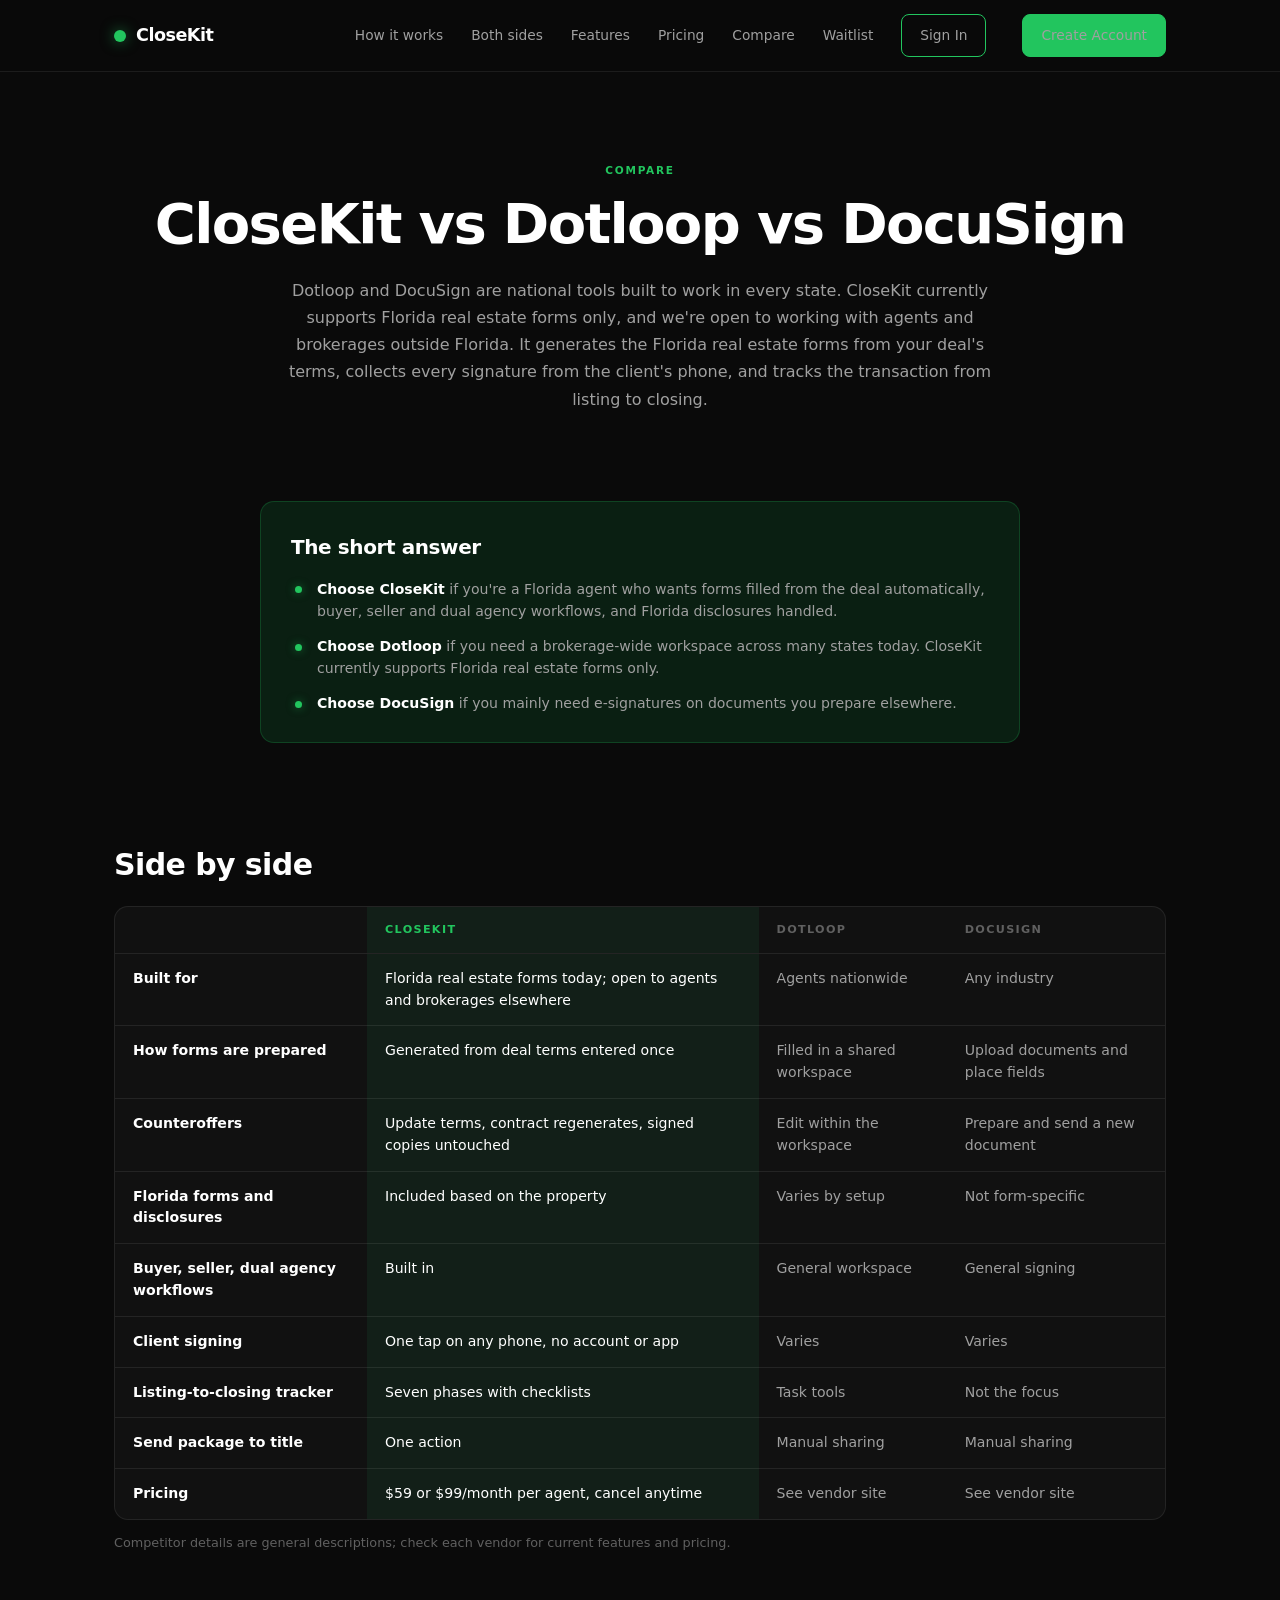
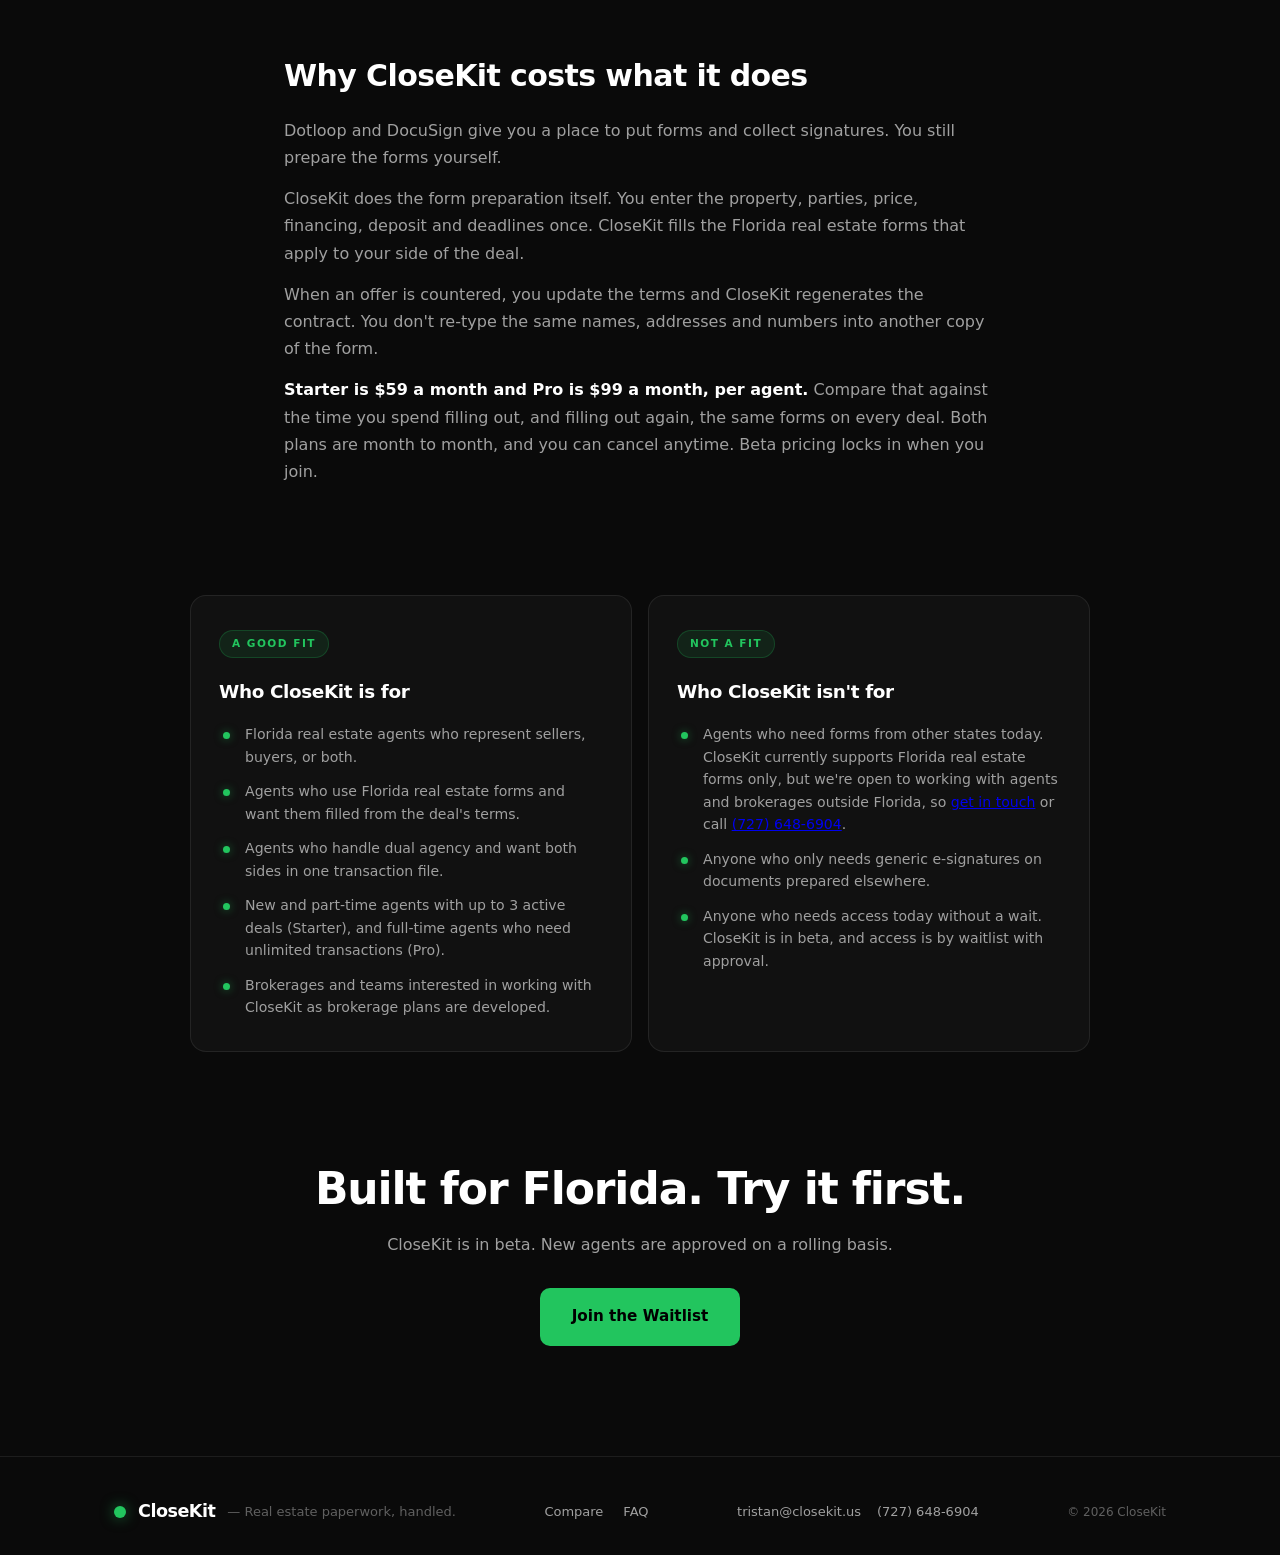
==== commit 9bd52cd5: "Add Waitlist to the nav Jumps to the waitlist form: #waitlist on the homepage, /#waitlist from /comp" ====
--- a/compare/index.html
+++ b/compare/index.html
@@ -62,6 +62,7 @@
         <a href="/#features">Features</a>
         <a href="/#pricing">Pricing</a>
         <a href="/compare/" aria-current="page">Compare</a>
+        <a href="/#waitlist">Waitlist</a>
         <a class="btn-signin" href="https://app.closekit.us/?mode=signin" target="_blank" rel="noopener">Sign In</a>
         <a class="btn-signup" href="https://app.closekit.us/?mode=signup" target="_blank" rel="noopener">Create Account</a>
       </div>
--- a/styles.css
+++ b/styles.css
@@ -624,6 +624,18 @@
 
 /* Waitlist: email and phone side by side, the button full width under them. */
 .waitlist-submit { width: 100%; margin-top: 8px; }
+.waitlist-note {
+  display: block; width: 100%; margin-top: 8px;
+  border: 1px solid rgba(255,255,255,0.18);
+  border-radius: 8px; padding: 14px 16px;
+  font-size: 0.92rem; color: var(--white);
+  background: rgba(255,255,255,0.08);
+  outline: none; font-family: inherit; line-height: 1.5;
+  resize: vertical; min-height: 80px;
+  transition: border-color 0.15s;
+}
+.waitlist-note::placeholder { color: rgba(255,255,255,0.32); }
+.waitlist-note:focus { border-color: rgba(255,255,255,0.55); }
 
 /* Footer: email and phone together. */
 .footer-contact { display: flex; gap: 16px; flex-wrap: wrap; justify-content: center; }
